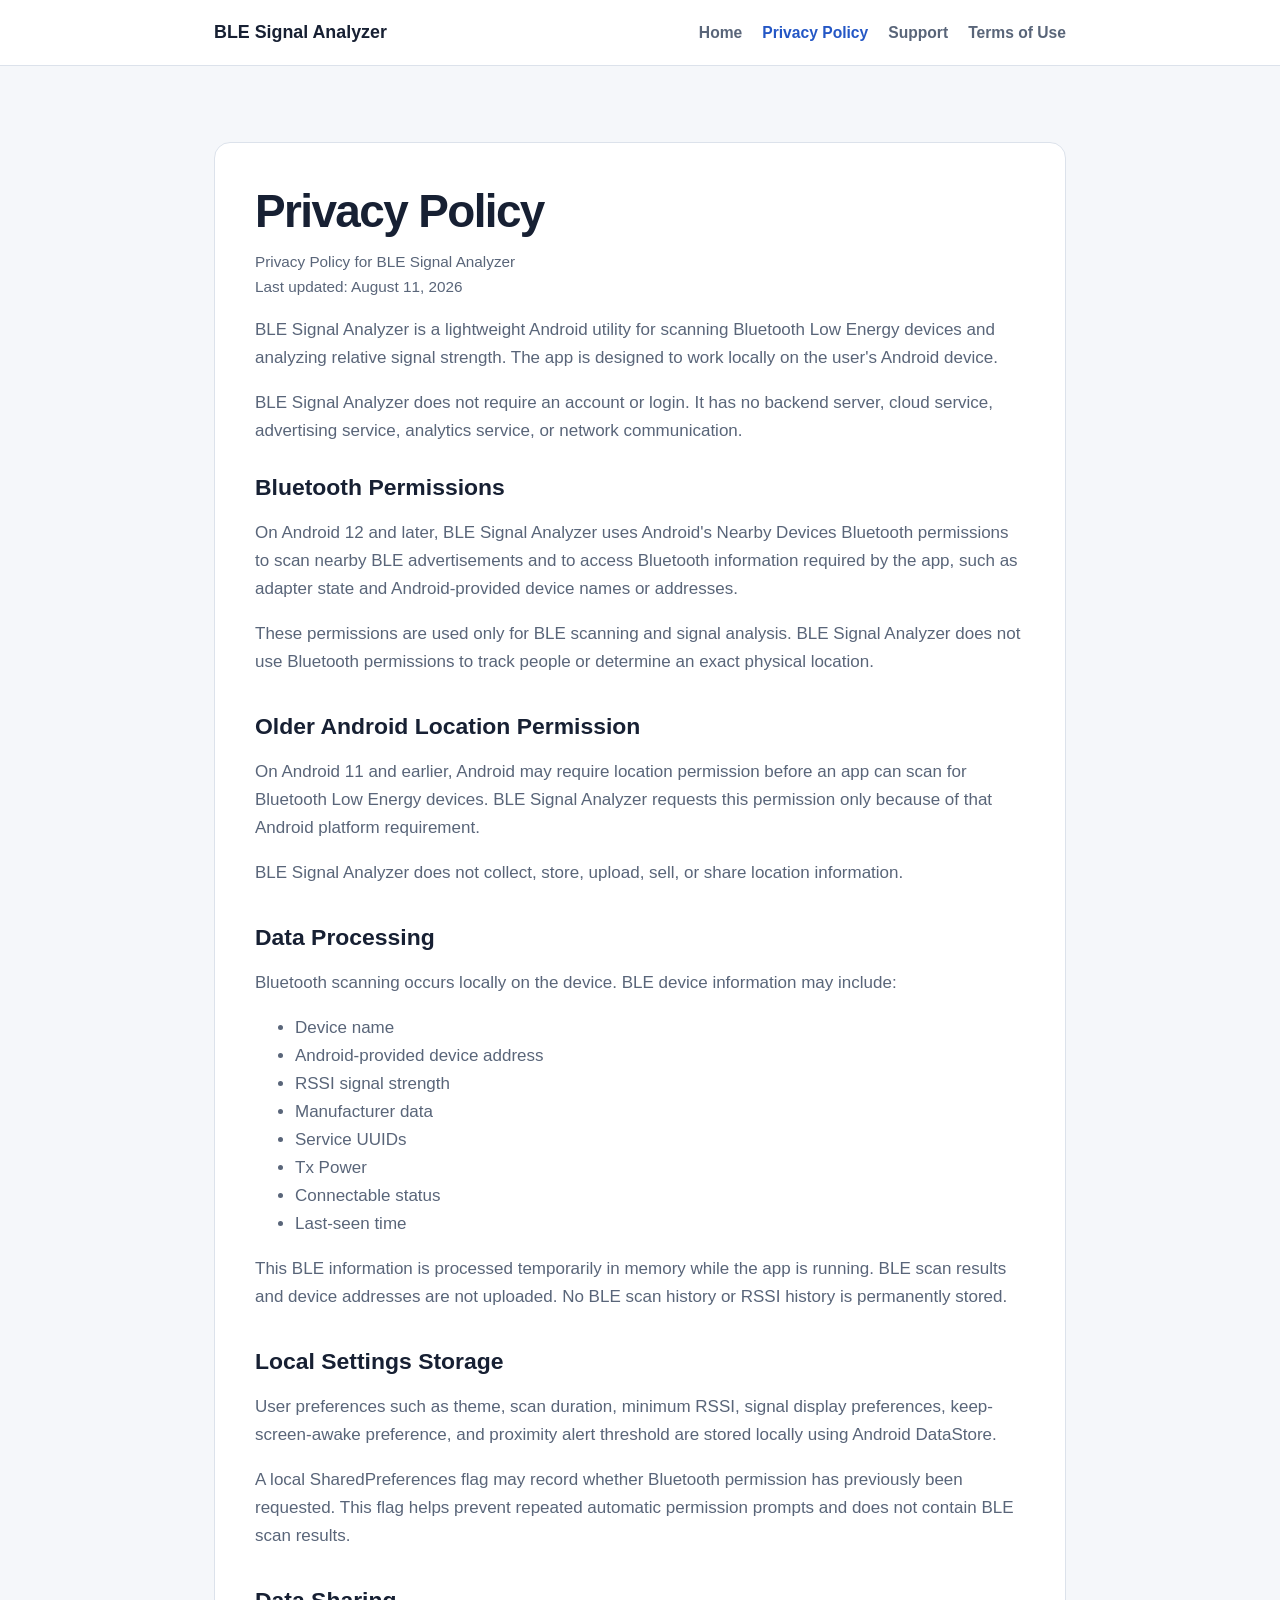
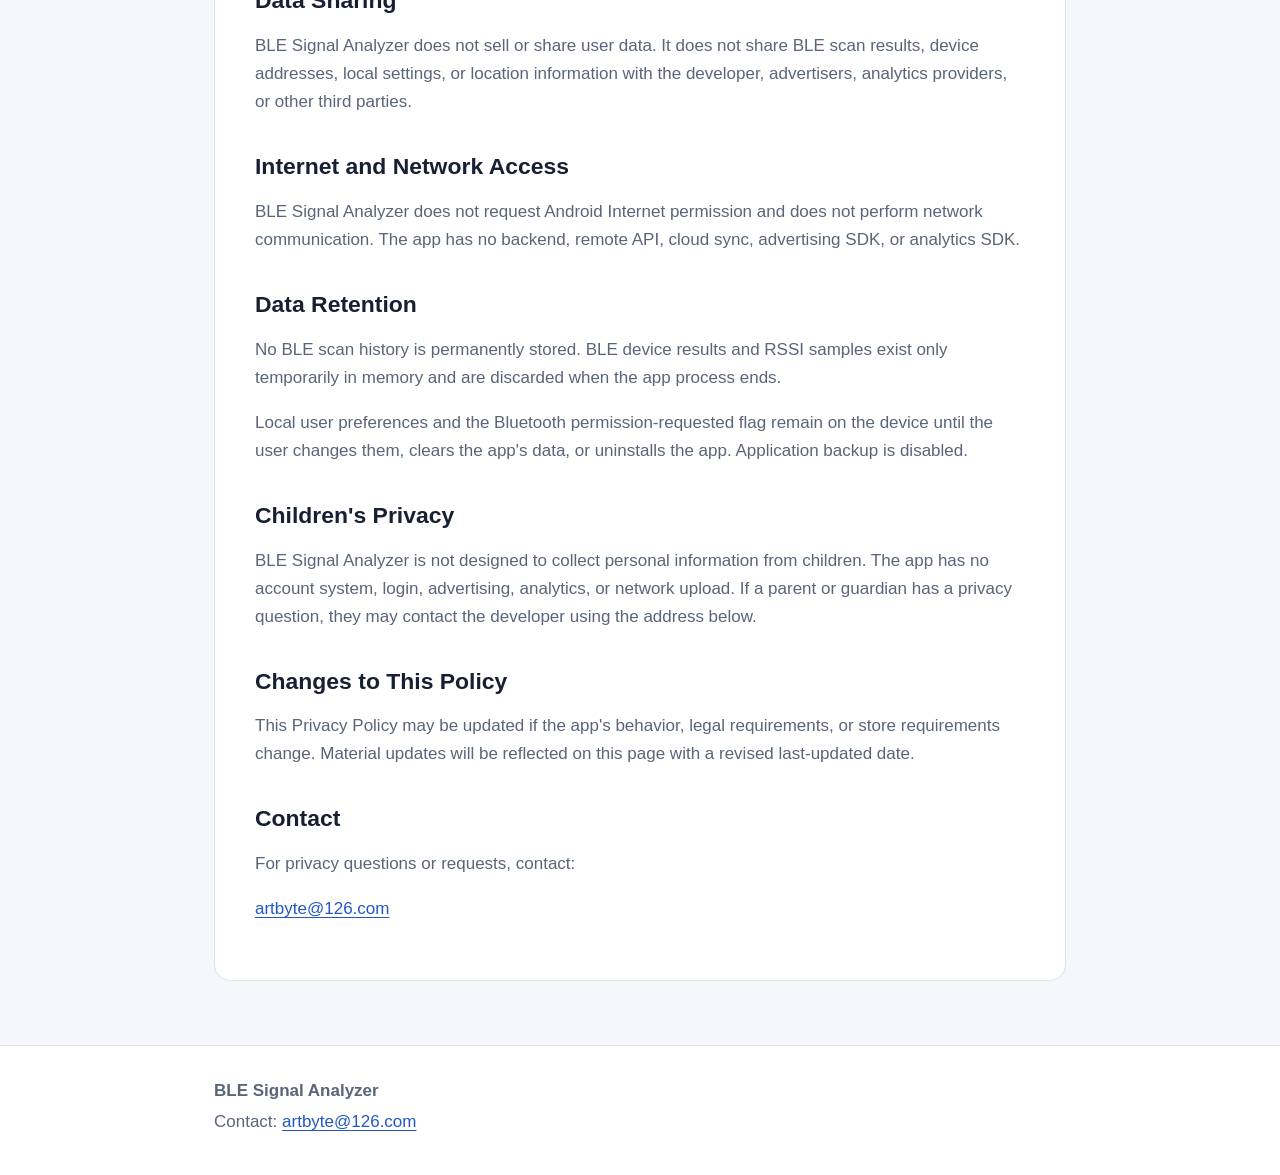
==== docs/privacy.html @ e623feec "Add public GitHub Pages for Play Store release" ====
<!doctype html>
<html lang="en">
<head>
    <meta charset="utf-8">
    <meta name="viewport" content="width=device-width, initial-scale=1">
    <meta name="description" content="Privacy Policy for BLE Signal Analyzer.">
    <title>Privacy Policy - BLE Signal Analyzer</title>
    <link rel="stylesheet" href="style.css">
</head>
<body>
    <header class="site-header">
        <div class="nav-wrap">
            <a class="brand" href="index.html">BLE Signal Analyzer</a>
            <nav class="site-nav" aria-label="Primary navigation">
                <a href="index.html">Home</a>
                <a href="privacy.html" aria-current="page">Privacy Policy</a>
                <a href="support.html">Support</a>
                <a href="terms.html">Terms of Use</a>
            </nav>
        </div>
    </header>

    <main>
        <article class="content-card">
            <h1>Privacy Policy</h1>
            <p class="meta">Privacy Policy for BLE Signal Analyzer<br>Last updated: August 11, 2026</p>

            <p>BLE Signal Analyzer is a lightweight Android utility for scanning Bluetooth Low Energy devices and analyzing relative signal strength. The app is designed to work locally on the user's Android device.</p>

            <p>BLE Signal Analyzer does not require an account or login. It has no backend server, cloud service, advertising service, analytics service, or network communication.</p>

            <h2>Bluetooth Permissions</h2>
            <p>On Android 12 and later, BLE Signal Analyzer uses Android's Nearby Devices Bluetooth permissions to scan nearby BLE advertisements and to access Bluetooth information required by the app, such as adapter state and Android-provided device names or addresses.</p>
            <p>These permissions are used only for BLE scanning and signal analysis. BLE Signal Analyzer does not use Bluetooth permissions to track people or determine an exact physical location.</p>

            <h2>Older Android Location Permission</h2>
            <p>On Android 11 and earlier, Android may require location permission before an app can scan for Bluetooth Low Energy devices. BLE Signal Analyzer requests this permission only because of that Android platform requirement.</p>
            <p>BLE Signal Analyzer does not collect, store, upload, sell, or share location information.</p>

            <h2>Data Processing</h2>
            <p>Bluetooth scanning occurs locally on the device. BLE device information may include:</p>
            <ul>
                <li>Device name</li>
                <li>Android-provided device address</li>
                <li>RSSI signal strength</li>
                <li>Manufacturer data</li>
                <li>Service UUIDs</li>
                <li>Tx Power</li>
                <li>Connectable status</li>
                <li>Last-seen time</li>
            </ul>
            <p>This BLE information is processed temporarily in memory while the app is running. BLE scan results and device addresses are not uploaded. No BLE scan history or RSSI history is permanently stored.</p>

            <h2>Local Settings Storage</h2>
            <p>User preferences such as theme, scan duration, minimum RSSI, signal display preferences, keep-screen-awake preference, and proximity alert threshold are stored locally using Android DataStore.</p>
            <p>A local SharedPreferences flag may record whether Bluetooth permission has previously been requested. This flag helps prevent repeated automatic permission prompts and does not contain BLE scan results.</p>

            <h2>Data Sharing</h2>
            <p>BLE Signal Analyzer does not sell or share user data. It does not share BLE scan results, device addresses, local settings, or location information with the developer, advertisers, analytics providers, or other third parties.</p>

            <h2>Internet and Network Access</h2>
            <p>BLE Signal Analyzer does not request Android Internet permission and does not perform network communication. The app has no backend, remote API, cloud sync, advertising SDK, or analytics SDK.</p>

            <h2>Data Retention</h2>
            <p>No BLE scan history is permanently stored. BLE device results and RSSI samples exist only temporarily in memory and are discarded when the app process ends.</p>
            <p>Local user preferences and the Bluetooth permission-requested flag remain on the device until the user changes them, clears the app's data, or uninstalls the app. Application backup is disabled.</p>

            <h2>Children's Privacy</h2>
            <p>BLE Signal Analyzer is not designed to collect personal information from children. The app has no account system, login, advertising, analytics, or network upload. If a parent or guardian has a privacy question, they may contact the developer using the address below.</p>

            <h2>Changes to This Policy</h2>
            <p>This Privacy Policy may be updated if the app's behavior, legal requirements, or store requirements change. Material updates will be reflected on this page with a revised last-updated date.</p>

            <h2>Contact</h2>
            <p>For privacy questions or requests, contact:</p>
            <p><a href="mailto:artbyte@126.com">artbyte@126.com</a></p>
        </article>
    </main>

    <footer class="site-footer">
        <div class="footer-wrap">
            <p><strong>BLE Signal Analyzer</strong></p>
            <p>Contact: <a href="mailto:artbyte@126.com">artbyte@126.com</a></p>
        </div>
    </footer>
</body>
</html>
---- docs/style.css ----
:root {
    color-scheme: light;
    --background: #f5f7fa;
    --surface: #ffffff;
    --text: #172033;
    --muted: #596579;
    --primary: #2457c5;
    --primary-dark: #173c91;
    --border: #dce2eb;
    --soft: #eef3ff;
    --shadow: 0 12px 32px rgba(23, 32, 51, 0.08);
}

* {
    box-sizing: border-box;
}

html {
    background: var(--background);
    color: var(--text);
    font-family: -apple-system, BlinkMacSystemFont, "Segoe UI", Roboto, Helvetica, Arial, sans-serif;
    font-size: 17px;
    line-height: 1.65;
}

body {
    margin: 0;
}

a {
    color: var(--primary);
    text-underline-offset: 0.18em;
}

a:hover {
    color: var(--primary-dark);
}

a:focus-visible {
    border-radius: 4px;
    outline: 3px solid rgba(36, 87, 197, 0.3);
    outline-offset: 3px;
}

.site-header {
    background: var(--surface);
    border-bottom: 1px solid var(--border);
}

.nav-wrap {
    align-items: center;
    display: flex;
    gap: 24px;
    justify-content: space-between;
    margin: 0 auto;
    max-width: 900px;
    padding: 18px 24px;
}

.brand {
    color: var(--text);
    font-size: 1.05rem;
    font-weight: 700;
    text-decoration: none;
}

.site-nav {
    display: flex;
    flex-wrap: wrap;
    gap: 10px 20px;
}

.site-nav a {
    color: var(--muted);
    font-size: 0.92rem;
    font-weight: 600;
    text-decoration: none;
}

.site-nav a[aria-current="page"] {
    color: var(--primary);
}

main {
    margin: 0 auto;
    max-width: 900px;
    padding: 48px 24px 64px;
}

.hero {
    background: var(--surface);
    border: 1px solid var(--border);
    border-radius: 20px;
    box-shadow: var(--shadow);
    padding: clamp(28px, 6vw, 56px);
}

.eyebrow {
    color: var(--primary);
    font-size: 0.82rem;
    font-weight: 700;
    letter-spacing: 0.08em;
    margin: 0 0 8px;
    text-transform: uppercase;
}

h1,
h2,
h3 {
    line-height: 1.25;
}

h1 {
    font-size: clamp(2rem, 7vw, 3.5rem);
    letter-spacing: -0.035em;
    margin: 0;
}

.subtitle {
    color: var(--primary);
    font-size: clamp(1.15rem, 3vw, 1.45rem);
    font-weight: 650;
    margin: 8px 0 20px;
}

.lead {
    color: var(--muted);
    font-size: 1.08rem;
    margin: 0;
    max-width: 720px;
}

.content-card {
    background: var(--surface);
    border: 1px solid var(--border);
    border-radius: 16px;
    margin-top: 28px;
    padding: clamp(24px, 5vw, 40px);
}

.content-card h1 {
    font-size: clamp(1.9rem, 5vw, 2.7rem);
    margin-bottom: 8px;
}

.content-card h2 {
    font-size: 1.35rem;
    margin: 36px 0 10px;
}

.content-card h2:first-of-type {
    margin-top: 28px;
}

.content-card p,
.content-card li {
    color: var(--muted);
}

.content-card strong {
    color: var(--text);
}

.meta {
    color: var(--muted);
    font-size: 0.9rem;
    margin-top: 0;
}

.feature-grid {
    display: grid;
    gap: 14px;
    grid-template-columns: repeat(2, minmax(0, 1fr));
    list-style: none;
    margin: 24px 0 0;
    padding: 0;
}

.feature-grid li {
    background: var(--soft);
    border-radius: 12px;
    color: var(--text);
    font-weight: 600;
    padding: 14px 16px;
}

.page-links {
    display: grid;
    gap: 14px;
    grid-template-columns: repeat(3, minmax(0, 1fr));
    margin-top: 24px;
}

.page-link {
    background: var(--surface);
    border: 1px solid var(--border);
    border-radius: 14px;
    color: var(--text);
    display: block;
    font-weight: 700;
    padding: 20px;
    text-decoration: none;
}

.page-link:hover {
    border-color: var(--primary);
    color: var(--primary);
}

.notice {
    background: var(--soft);
    border-left: 4px solid var(--primary);
    border-radius: 8px;
    color: var(--text);
    padding: 16px 18px;
}

.site-footer {
    background: var(--surface);
    border-top: 1px solid var(--border);
}

.footer-wrap {
    color: var(--muted);
    margin: 0 auto;
    max-width: 900px;
    padding: 28px 24px 36px;
}

.footer-wrap p {
    margin: 3px 0;
}

@media (max-width: 680px) {
    .nav-wrap {
        align-items: flex-start;
        flex-direction: column;
        gap: 12px;
    }

    .site-nav {
        gap: 8px 16px;
    }

    main {
        padding-top: 28px;
    }

    .feature-grid,
    .page-links {
        grid-template-columns: 1fr;
    }
}
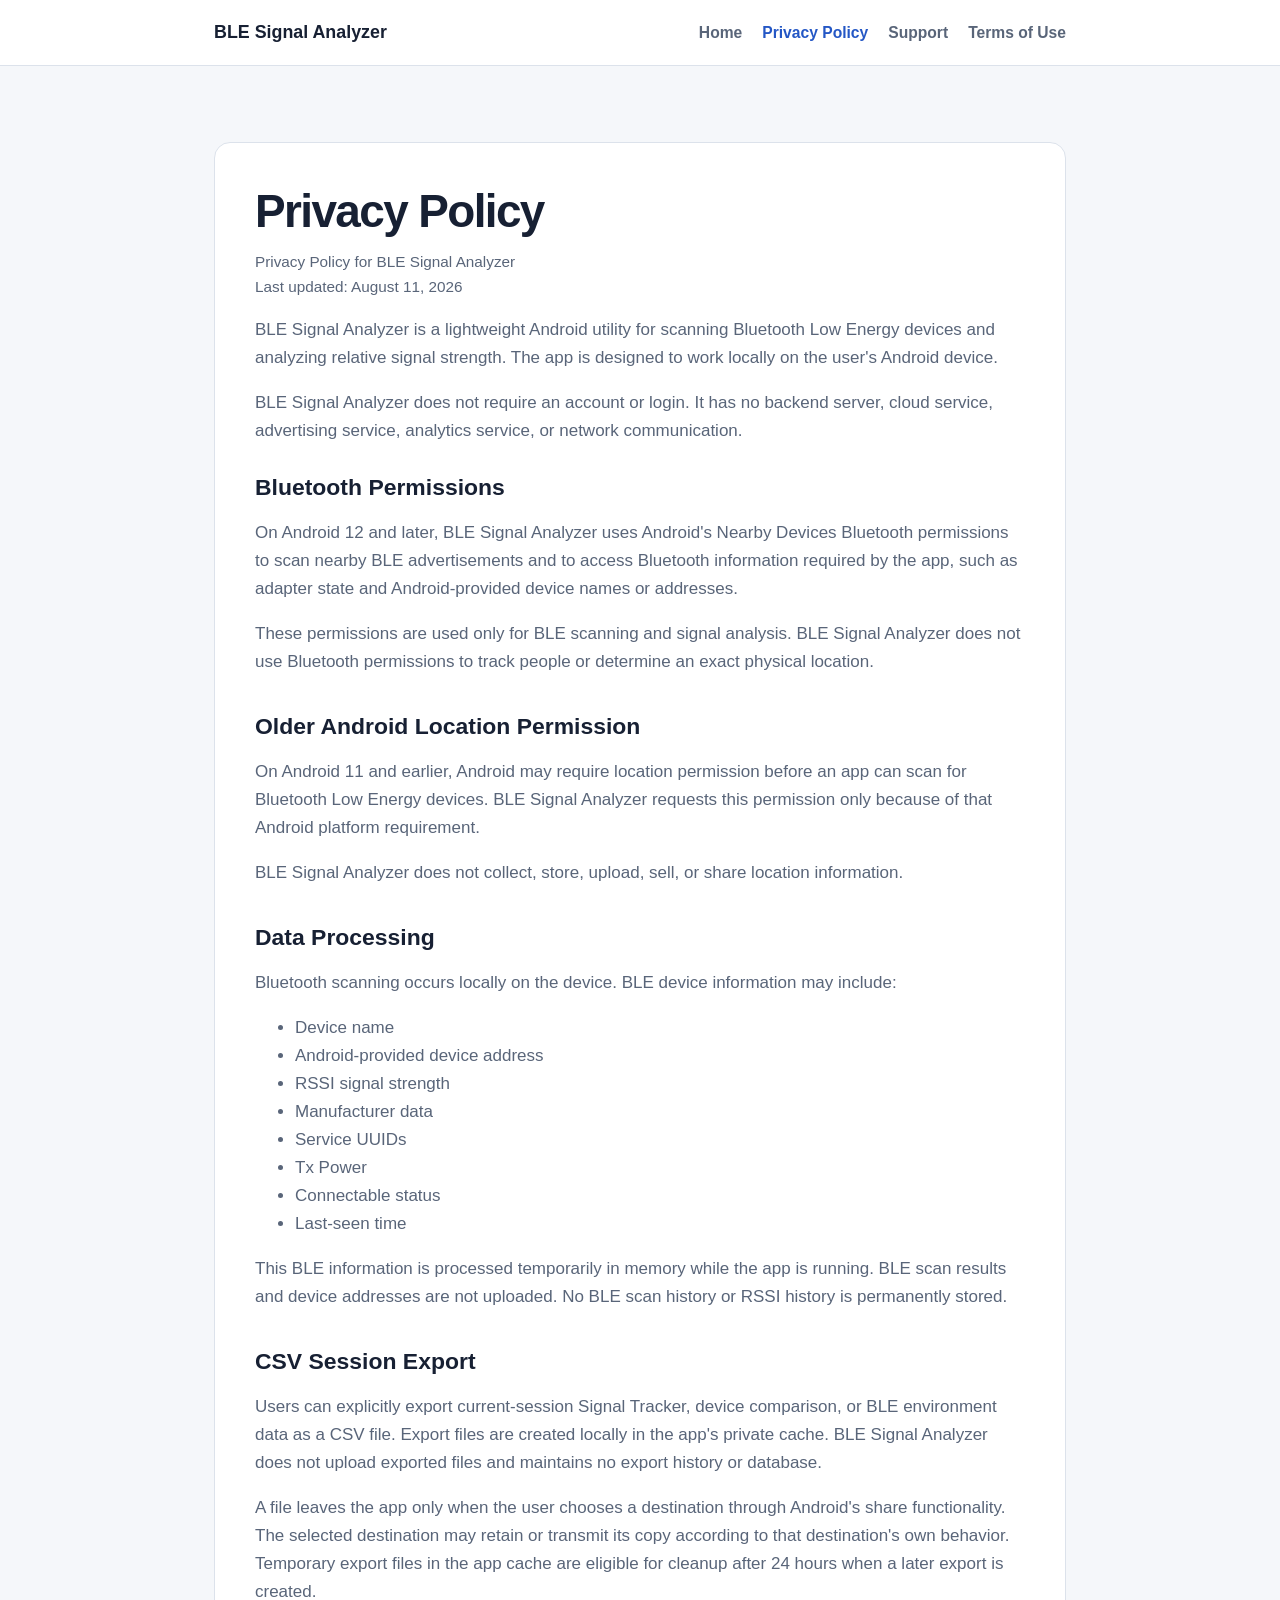
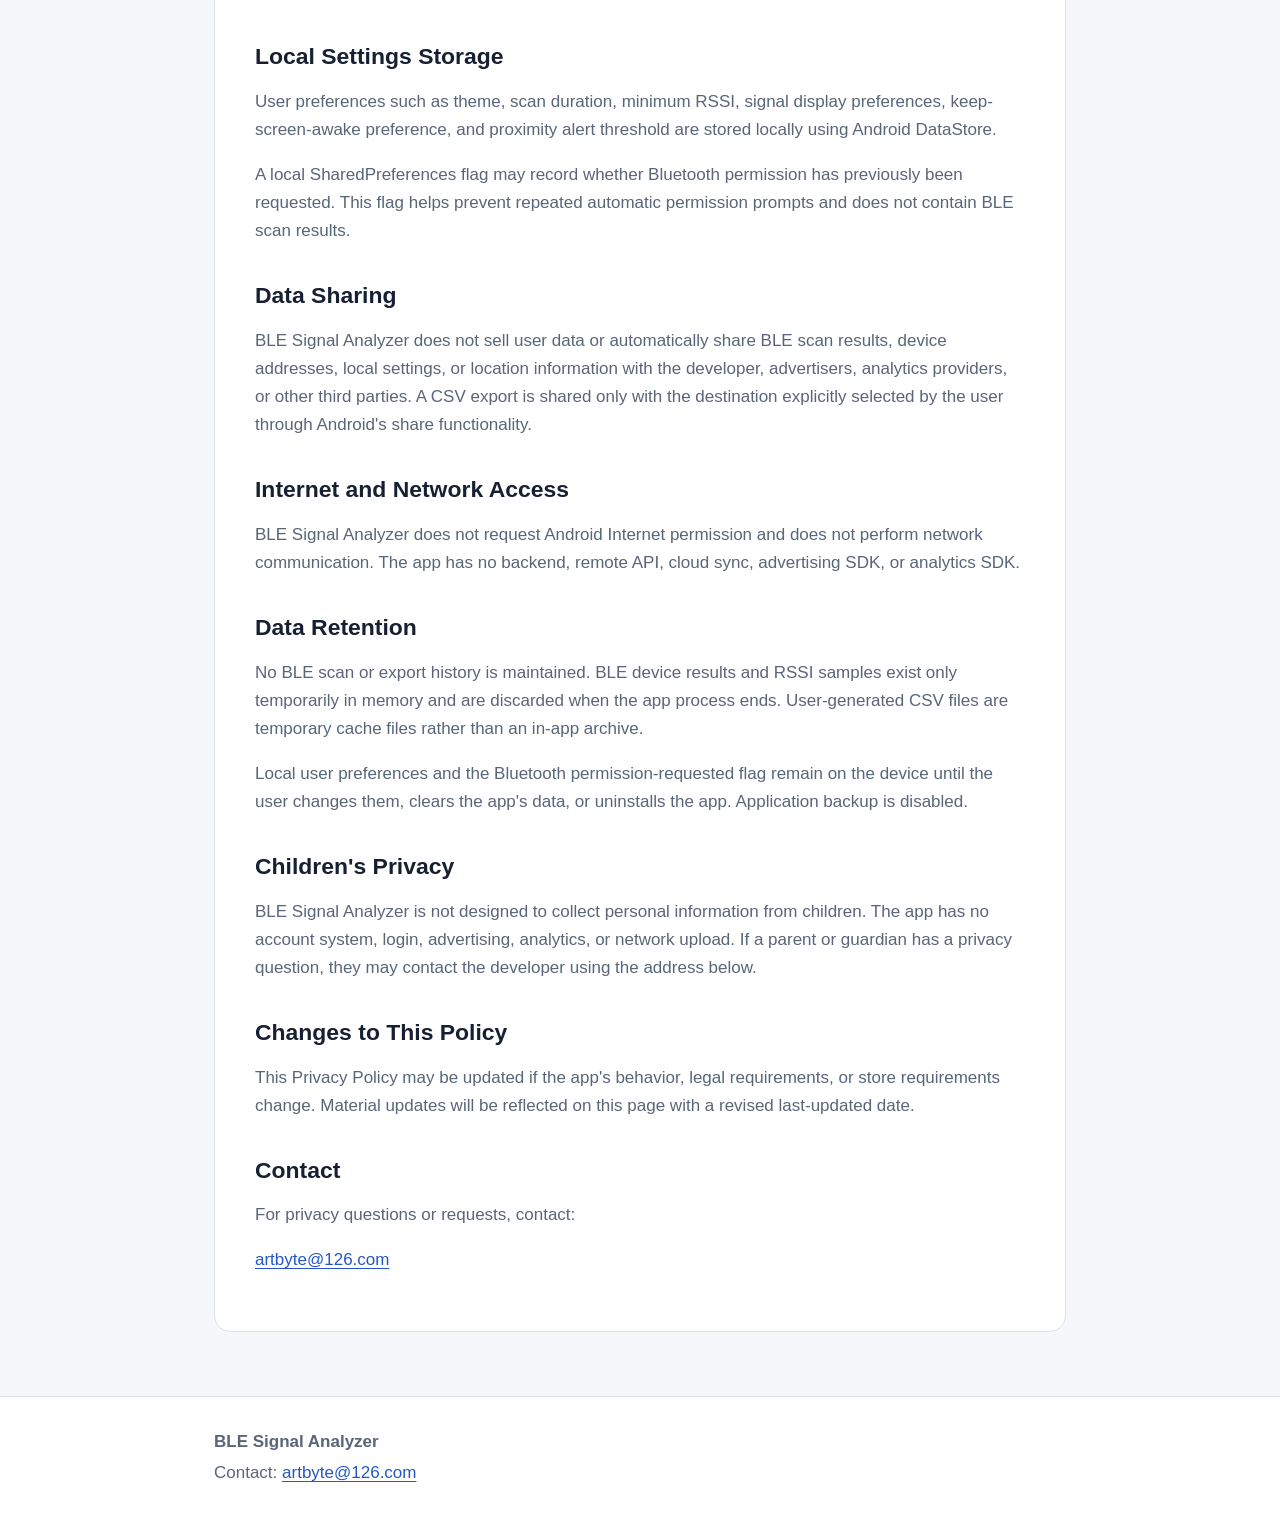
==== commit f3c59568: "Complete BLE Signal Analyzer 2.0" ====
--- a/docs/privacy.html
+++ b/docs/privacy.html
@@ -51,18 +51,22 @@
             </ul>
             <p>This BLE information is processed temporarily in memory while the app is running. BLE scan results and device addresses are not uploaded. No BLE scan history or RSSI history is permanently stored.</p>
 
+            <h2>CSV Session Export</h2>
+            <p>Users can explicitly export current-session Signal Tracker, device comparison, or BLE environment data as a CSV file. Export files are created locally in the app's private cache. BLE Signal Analyzer does not upload exported files and maintains no export history or database.</p>
+            <p>A file leaves the app only when the user chooses a destination through Android's share functionality. The selected destination may retain or transmit its copy according to that destination's own behavior. Temporary export files in the app cache are eligible for cleanup after 24 hours when a later export is created.</p>
+
             <h2>Local Settings Storage</h2>
             <p>User preferences such as theme, scan duration, minimum RSSI, signal display preferences, keep-screen-awake preference, and proximity alert threshold are stored locally using Android DataStore.</p>
             <p>A local SharedPreferences flag may record whether Bluetooth permission has previously been requested. This flag helps prevent repeated automatic permission prompts and does not contain BLE scan results.</p>
 
             <h2>Data Sharing</h2>
-            <p>BLE Signal Analyzer does not sell or share user data. It does not share BLE scan results, device addresses, local settings, or location information with the developer, advertisers, analytics providers, or other third parties.</p>
+            <p>BLE Signal Analyzer does not sell user data or automatically share BLE scan results, device addresses, local settings, or location information with the developer, advertisers, analytics providers, or other third parties. A CSV export is shared only with the destination explicitly selected by the user through Android's share functionality.</p>
 
             <h2>Internet and Network Access</h2>
             <p>BLE Signal Analyzer does not request Android Internet permission and does not perform network communication. The app has no backend, remote API, cloud sync, advertising SDK, or analytics SDK.</p>
 
             <h2>Data Retention</h2>
-            <p>No BLE scan history is permanently stored. BLE device results and RSSI samples exist only temporarily in memory and are discarded when the app process ends.</p>
+            <p>No BLE scan or export history is maintained. BLE device results and RSSI samples exist only temporarily in memory and are discarded when the app process ends. User-generated CSV files are temporary cache files rather than an in-app archive.</p>
             <p>Local user preferences and the Bluetooth permission-requested flag remain on the device until the user changes them, clears the app's data, or uninstalls the app. Application backup is disabled.</p>
 
             <h2>Children's Privacy</h2>
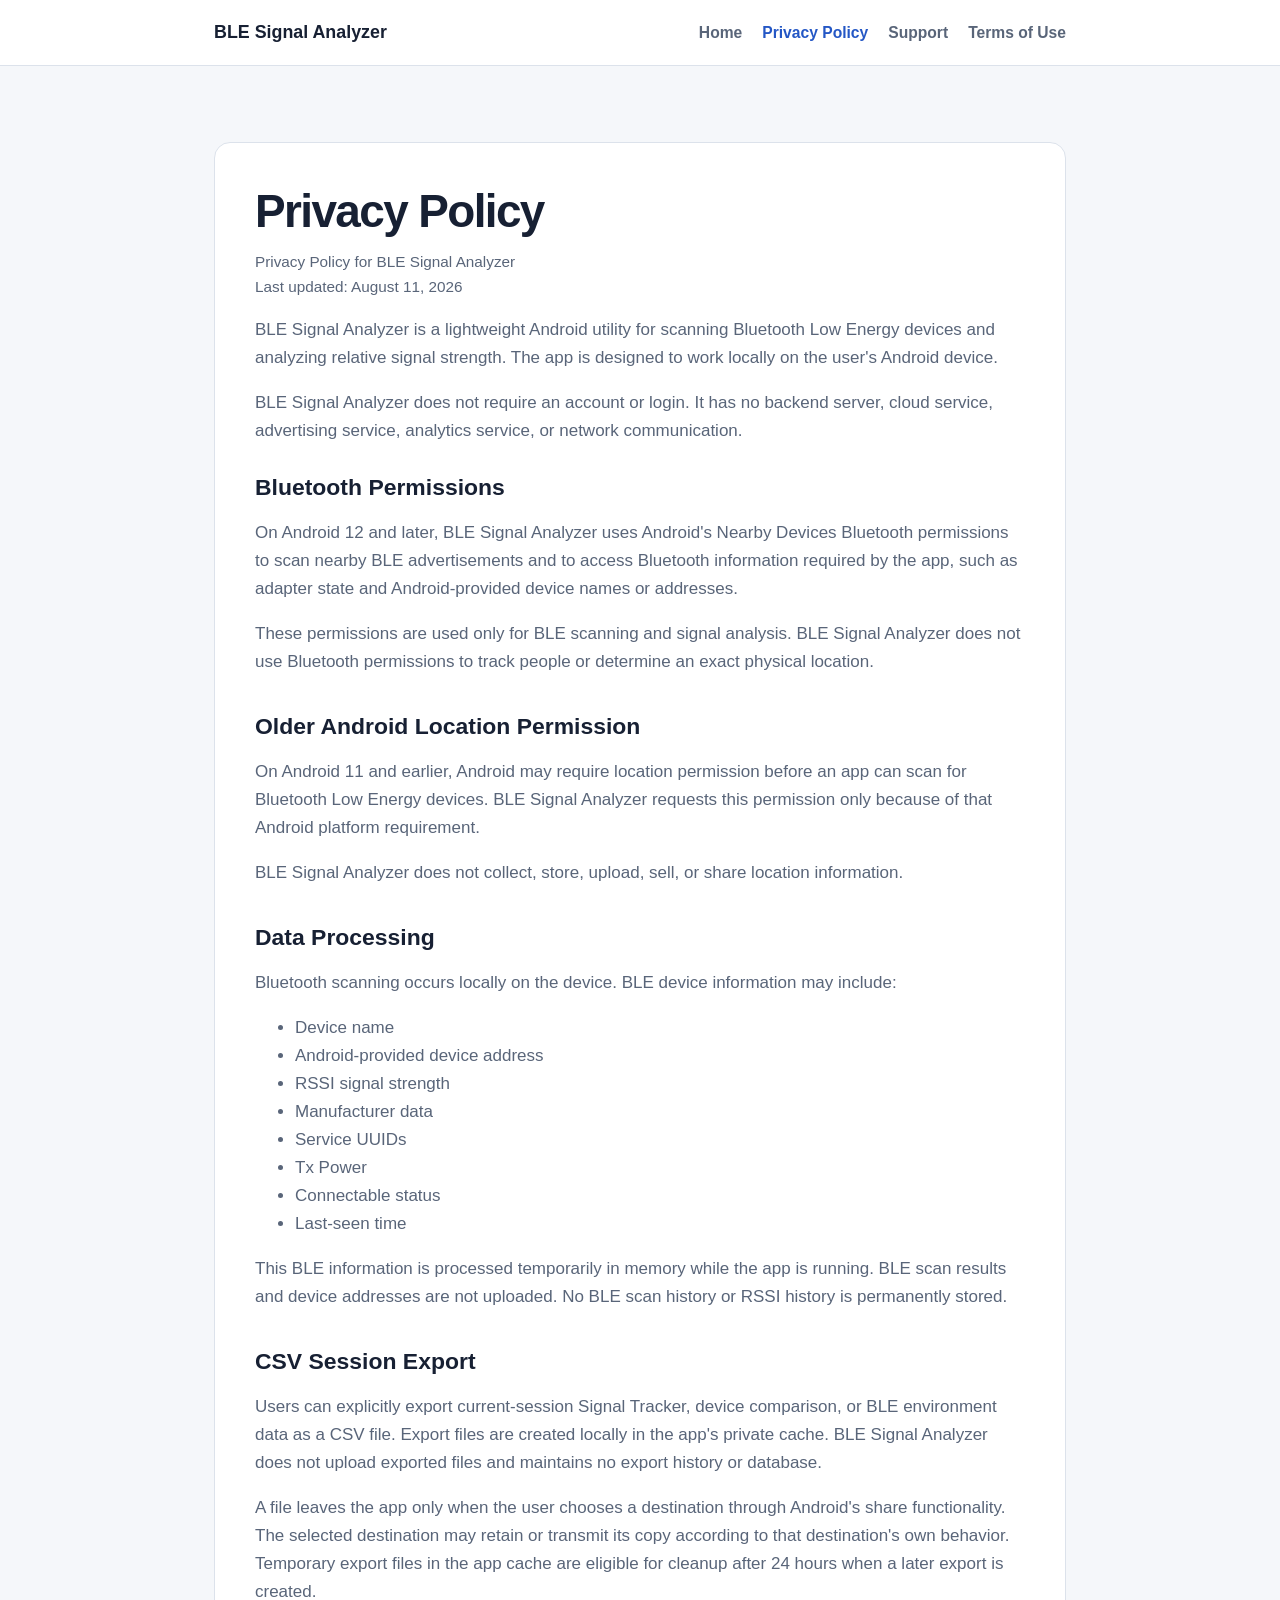
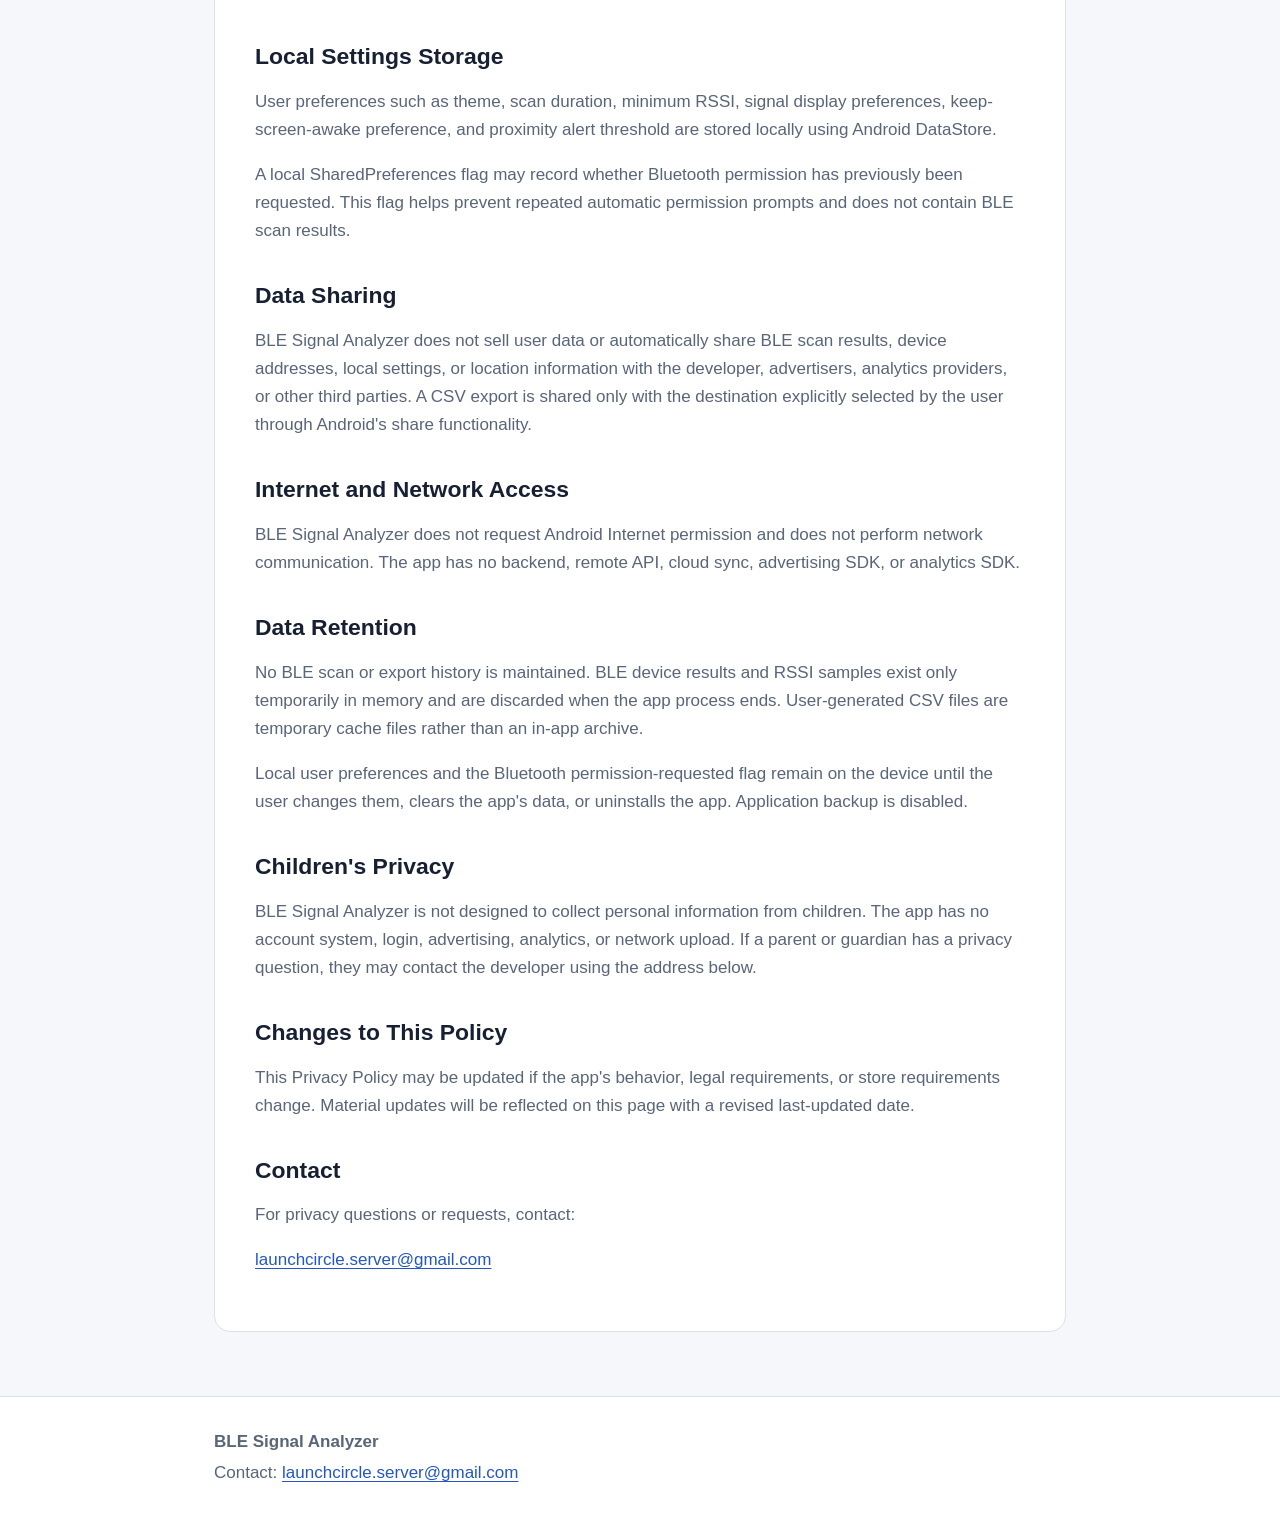
==== commit 0a6f53cc: "chore: preserve local source before reconciliation" ====
--- a/docs/privacy.html
+++ b/docs/privacy.html
@@ -77,14 +77,14 @@
 
             <h2>Contact</h2>
             <p>For privacy questions or requests, contact:</p>
-            <p><a href="mailto:artbyte@126.com">artbyte@126.com</a></p>
+            <p><a href="mailto:launchcircle.server@gmail.com">launchcircle.server@gmail.com</a></p>
         </article>
     </main>
 
     <footer class="site-footer">
         <div class="footer-wrap">
             <p><strong>BLE Signal Analyzer</strong></p>
-            <p>Contact: <a href="mailto:artbyte@126.com">artbyte@126.com</a></p>
+            <p>Contact: <a href="mailto:launchcircle.server@gmail.com">launchcircle.server@gmail.com</a></p>
         </div>
     </footer>
 </body>
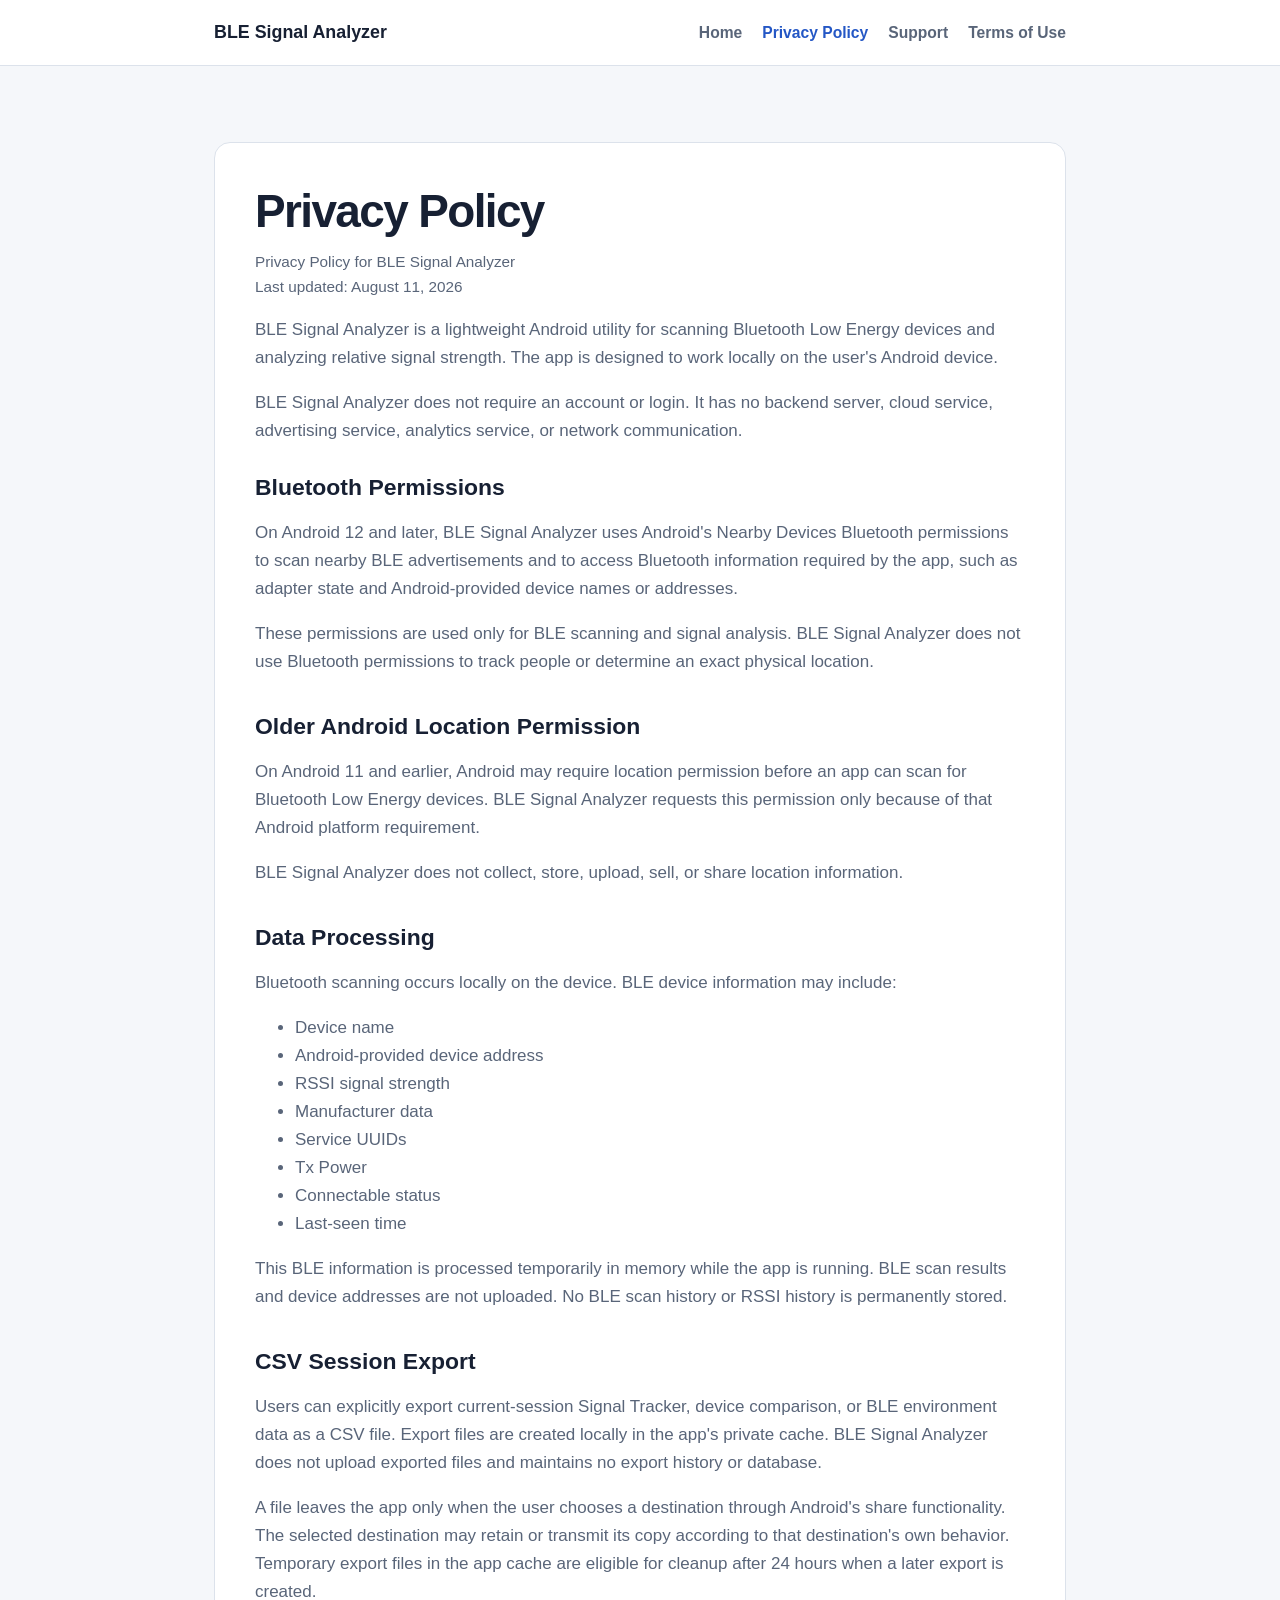
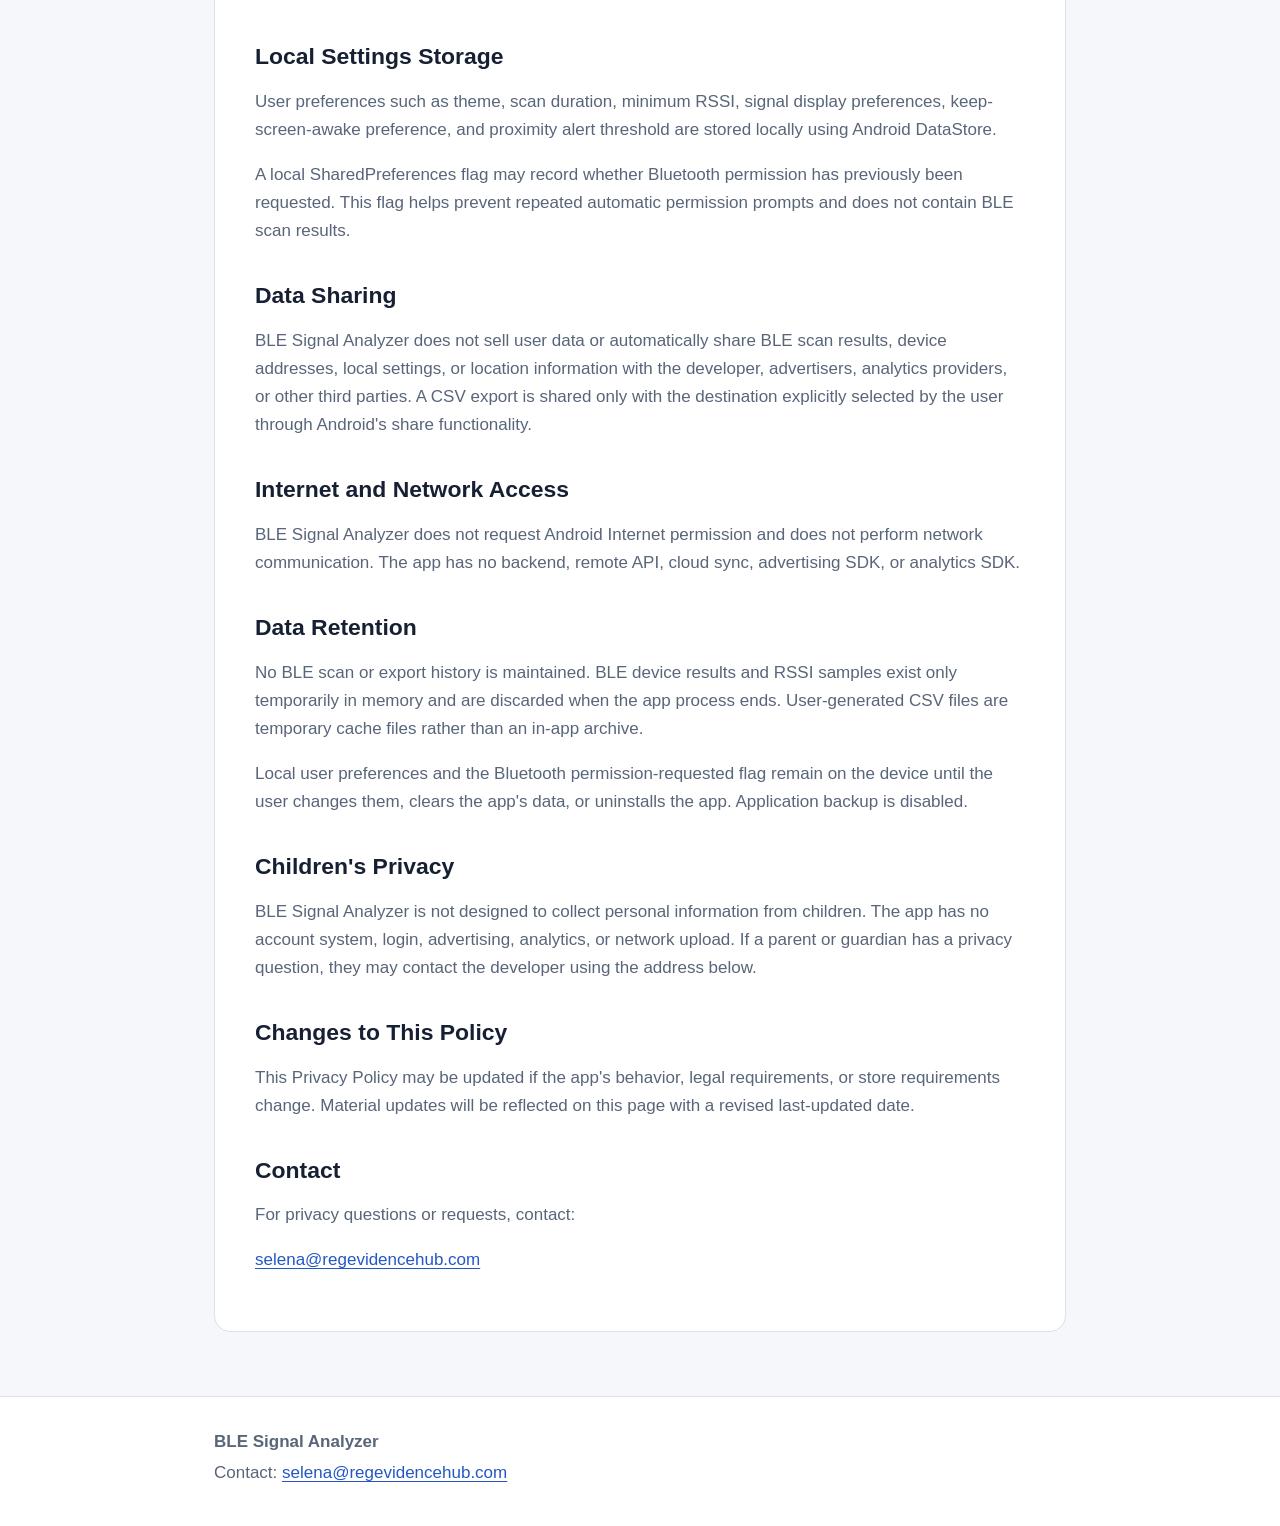
==== commit 6a81332a: "Update BLE Analyzer support contact" ====
--- a/docs/privacy.html
+++ b/docs/privacy.html
@@ -77,14 +77,14 @@
 
             <h2>Contact</h2>
             <p>For privacy questions or requests, contact:</p>
-            <p><a href="mailto:launchcircle.server@gmail.com">launchcircle.server@gmail.com</a></p>
+            <p><a href="mailto:selena@regevidencehub.com">selena@regevidencehub.com</a></p>
         </article>
     </main>
 
     <footer class="site-footer">
         <div class="footer-wrap">
             <p><strong>BLE Signal Analyzer</strong></p>
-            <p>Contact: <a href="mailto:launchcircle.server@gmail.com">launchcircle.server@gmail.com</a></p>
+            <p>Contact: <a href="mailto:selena@regevidencehub.com">selena@regevidencehub.com</a></p>
         </div>
     </footer>
 </body>
